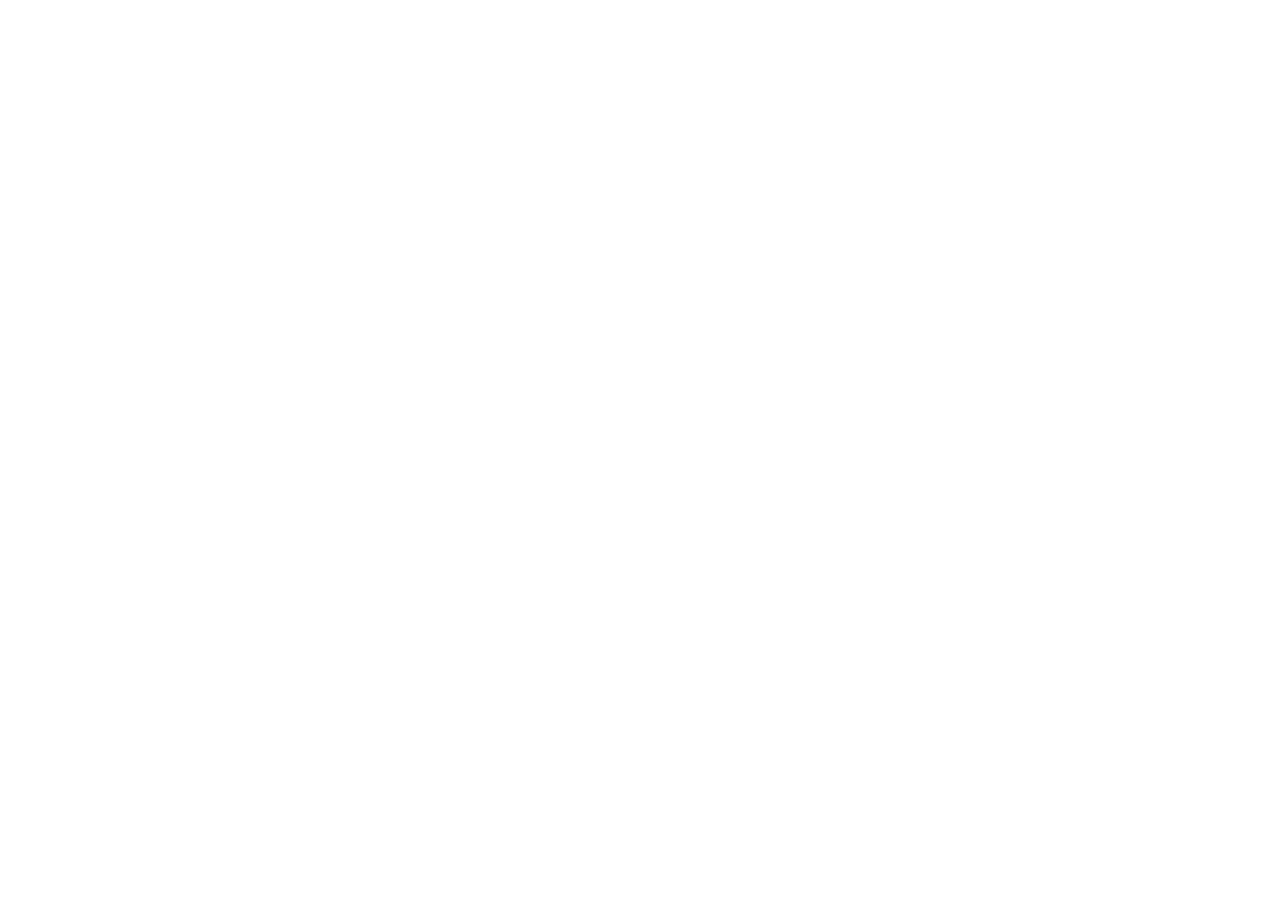
==== edible.html @ fc6917fe "Add files via upload" ====
<!DOCTYPE html>
<html lang="en">
<head>
    <meta charset="UTF-8">
    <meta name="viewport" content="width=device-width, initial-scale=1.0">
    <link rel="icon" type="Image/png" href="favicon_io/apple-touch-icon.png">
<link rel="apple-touch-icon" sizes="180x180" href="favicon_io/android-chrome-192x192.png">
        <link rel="icon" type="image/png" sizes="32x32" href="favicon_io/favicon-32x32.png">
        <link rel="icon" type="image/png" sizes="16x16" href="favicon_io/favicon-16x16.png">
        <link rel="manifest" href="favicon_io/site.webmanifest">
    </div>
    <title>Edible Shrooms</title>
</head>
<body>
    
</body>
</html>
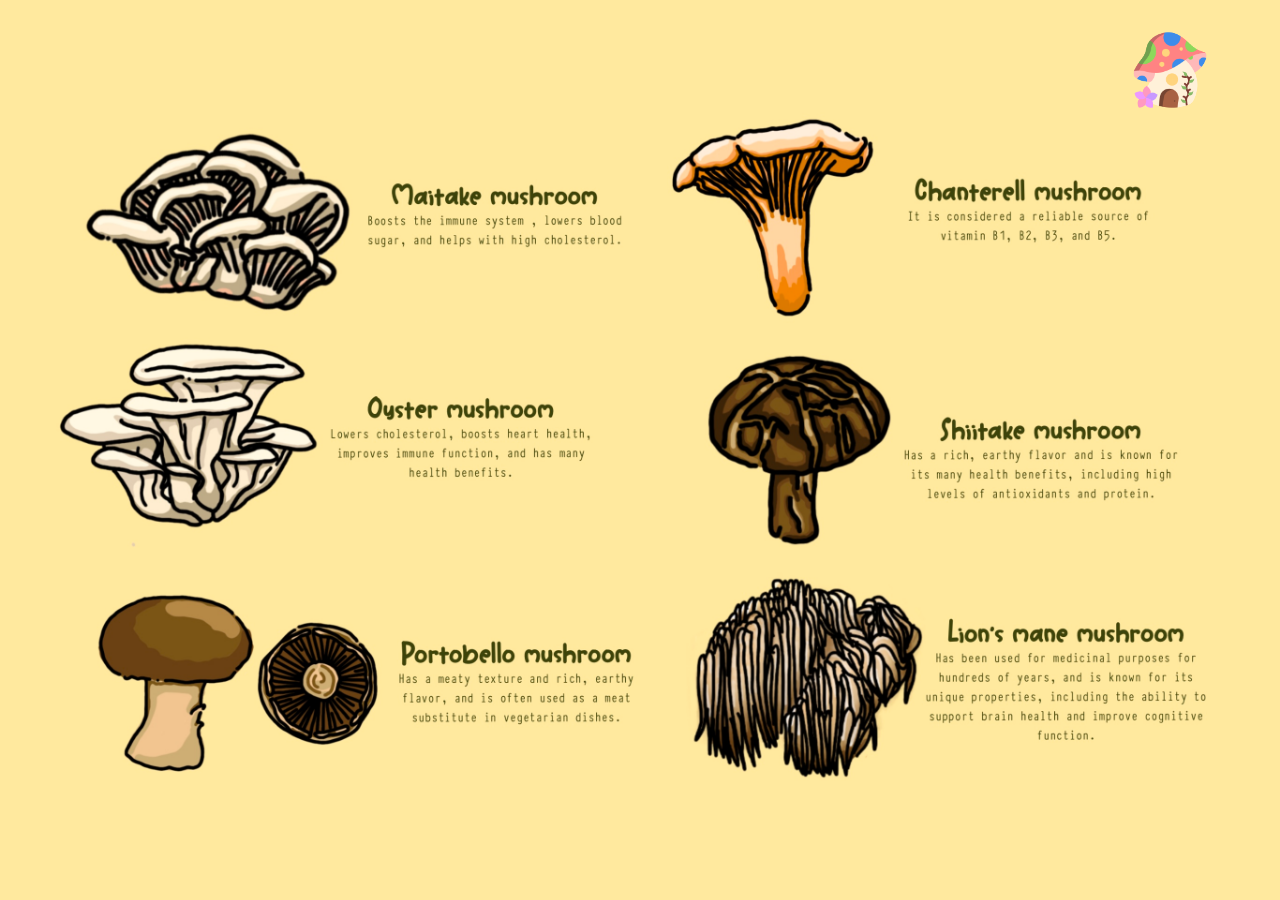
==== commit 36792f20: "Add files via upload" ====
--- a/edible.html
+++ b/edible.html
@@ -11,7 +11,11 @@
     </div>
     <title>Edible Shrooms</title>
 </head>
-<body>
-    
+<body style="background-image: url(Background/Untitled_Artwork\ 3.jpg);">
+    <link rel="stylesheet" href="edible.css">
+        <div class="btn3">
+            <img src="Mush/home.png">
+            <a href="index.html"><img src="Mush/home.png"></a>
+        </div>
 </body>
 </html>--- a/edible.css
+++ b/edible.css
@@ -0,0 +1,14 @@
+body {
+    background-size: cover;
+    background-position: center;
+    background-attachment: fixed;
+}
+.btn3 img {
+    position: fixed;
+    top: 20px;
+    right: 50px;
+    width: 80px;
+    padding: 10px 20px;
+    border: none;
+    border-radius: 5px;
+} 